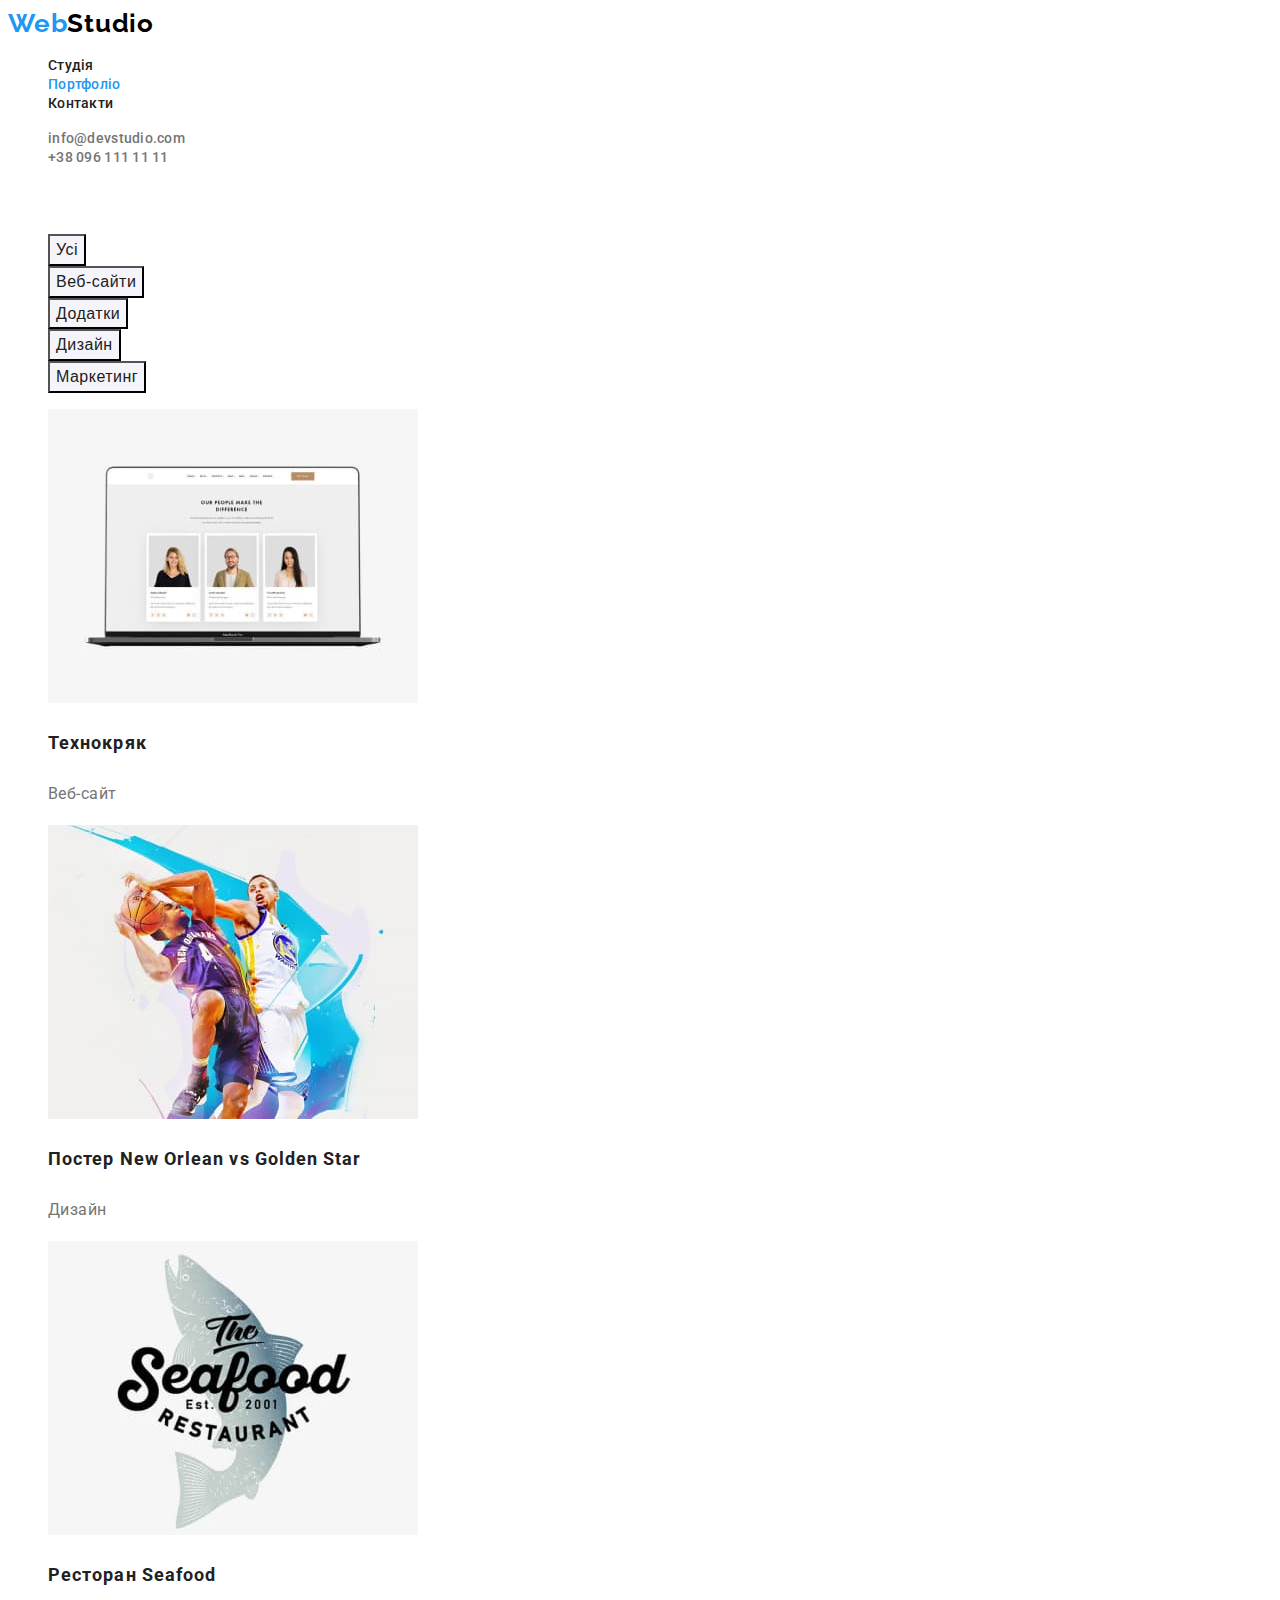
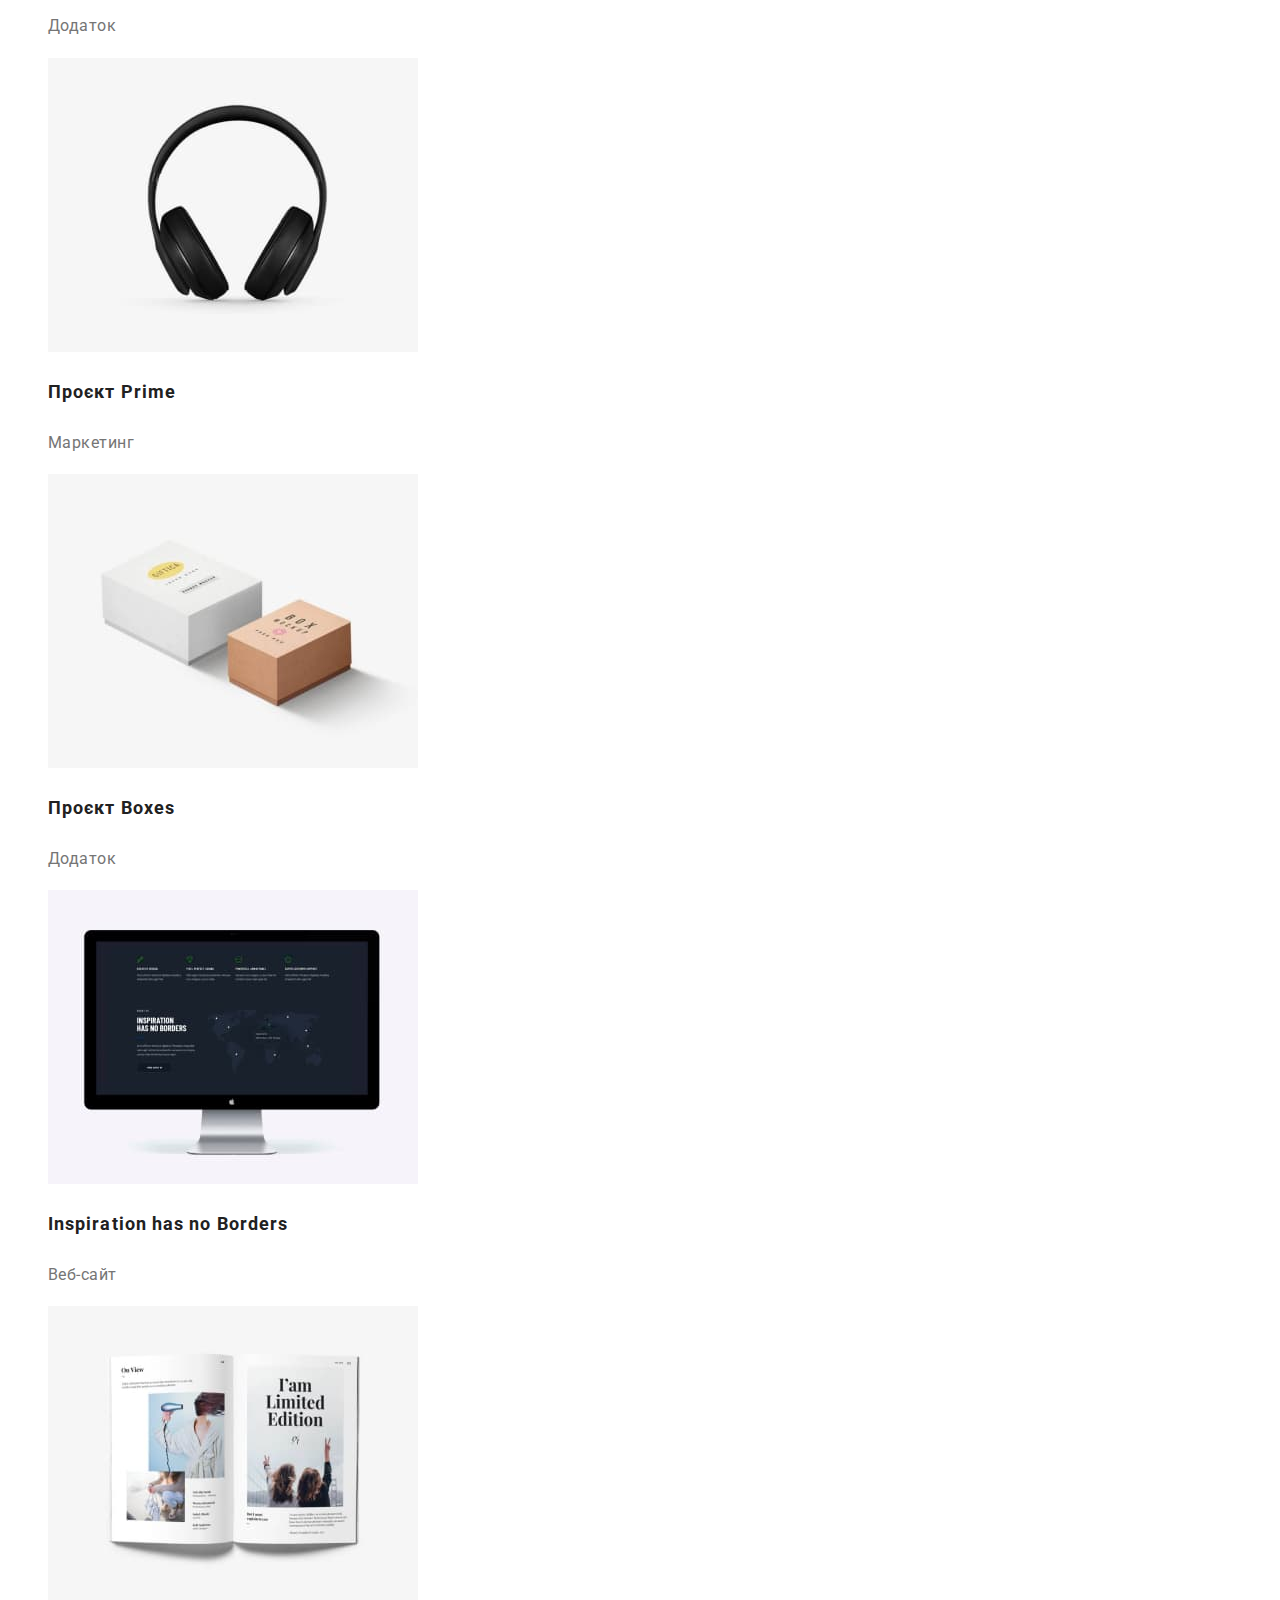
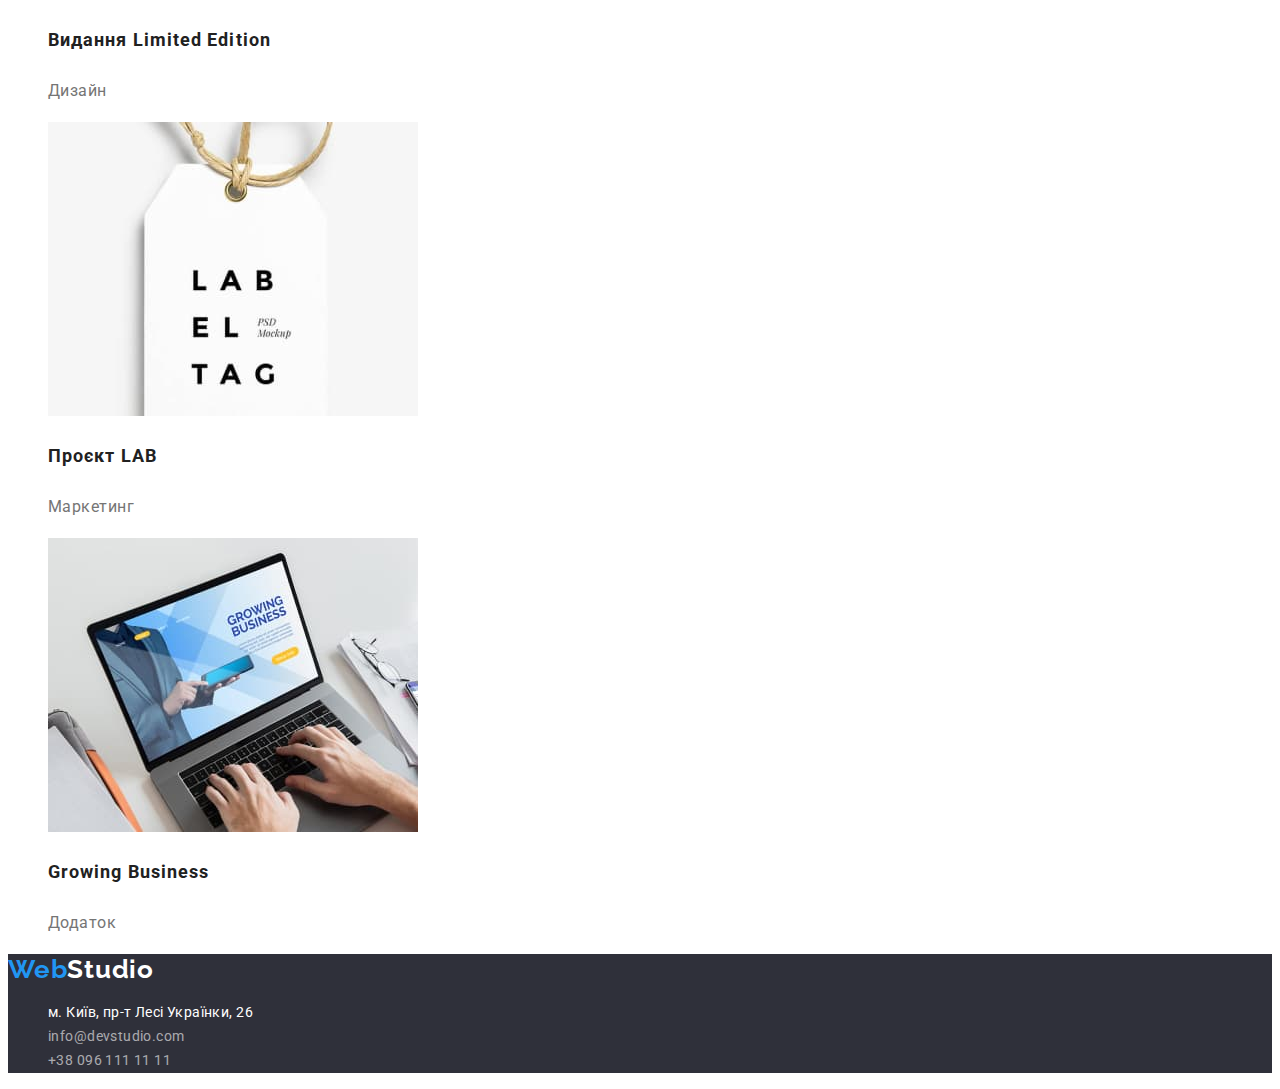
==== portfolio.html @ b76b71d0 "add" ====
<!DOCTYPE html>
<html lang="uk">
  <head>
    <meta charset="UTF-8" />
    <meta http-equiv="X-UA-Compatible" content="IE=edge" />
    <meta name="viewport" content="width=device-width, initial-scale=1.0" />
    <title>WebStudio</title>
    <link rel="preconnect" href="https://fonts.googleapis.com" />
    <link rel="preconnect" href="https://fonts.gstatic.com" crossorigin />
    <link
      href="https://fonts.googleapis.com/css2?family=Raleway:wght@700&family=Roboto:wght@400;500;700;900&display=swap"
      rel="stylesheet"
    />
    <link rel="stylesheet" href="./css/styles.css" />
  </head>
  <body>
    <header class="header">
      <a href="" class="logo link"
        ><span class="logo-first-word">Web</span>Studio</a
      >
      <nav class="main-nav">
        <ul class="nav-list list">
          <li class="nav-list-item">
            <a href="./index.html" class="nav-list-link link">Студія</a>
          </li>
          <li class="nav-list-item">
            <a href="./portfolio.html" class="nav-list-link all-time-color link"
              >Портфоліо</a
            >
          </li>
          <li class="nav-list-item">
            <a href="" class="nav-list-link link">Контакти</a>
          </li>
        </ul>
        <ul class="contact-list list">
          <li class="contact-list-item">
            <a href="mailto:info@devstudio.com" class="contact-list-link link"
              >info@devstudio.com</a
            >
          </li>
          <li class="contact-list-item">
            <a href="tel:+380961111111" class="contact-list-link link"
              >+38 096 111 11 11</a
            >
          </li>
        </ul>
      </nav>
    </header>
    <main class="portfolio-main">
      <section class="filter">
        <h2 class="unvisible-title">Види робіт</h2>
        <ul class="filter-list list">
          <li class="filter-list-item">
            <button type="button" class="filter-btn">Усі</button>
          </li>
          <li class="filter-list-item">
            <button type="button" class="filter-btn">Веб-сайти</button>
          </li>
          <li class="filter-list-item">
            <button type="button" class="filter-btn">Додатки</button>
          </li>
          <li class="filter-list-item">
            <button type="button" class="filter-btn">Дизайн</button>
          </li>
          <li class="filter-list-item">
            <button type="button" class="filter-btn">Маркетинг</button>
          </li>
        </ul>
        <ul class="work-list list">
          <li class="work-list-item">
            <a class="work-list-link link" href="">
              <img
                src="./images/work-1.jpg"
                alt="Сайт на екрані ноутбука"
                width="370"
                class="work-list-pic"
              />
              <h3 class="work-item-title">Технокряк</h3>
              <p class="work-item-description">Веб-сайт</p>
            </a>
          </li>
          <li class="work-list-item">
            <a class="work-list-link link" href="">
              <img
                src="./images/work-2.jpg"
                alt="Два гравця в баскетбол ведуть боротьбу за м'яч"
                width="370"
                class="work-list-pic"
              />
              <h3 class="work-item-title">
                Постер <span lang="en">New Orlean vs Golden Star</span>
              </h3>
              <p class="work-item-description">Дизайн</p>
            </a>
          </li>
          <li class="work-list-item">
            <a class="work-list-link link" href="">
              <img
                src="./images/work-3.jpg"
                alt="Логотип та назва ресторану"
                width="370"
                class="work-list-pic"
              />
              <h3 class="work-item-title">
                Ресторан <span lang="en">Seafood</span>
              </h3>
              <p class="work-item-description">Додаток</p>
            </a>
          </li>
          <li class="work-list-item">
            <a class="work-list-link link" href="">
              <img
                src="./images/work-4.jpg"
                alt="Великі чорні навушники"
                width="370"
                class="work-list-pic"
              />
              <h3 class="work-item-title">
                Проєкт <span lang="en">Prime</span>
              </h3>
              <p class="work-item-description">Маркетинг</p>
            </a>
          </li>
          <li class="work-list-item">
            <a class="work-list-link link" href="">
              <img
                src="./images/work-5.jpg"
                alt="Дві коробки"
                width="370"
                class="work-list-pic"
              />
              <h3 class="work-item-title">Проєкт <span>Boxes</span></h3>
              <p class="work-item-description">Додаток</p>
            </a>
          </li>
          <li class="work-list-item">
            <a class="work-list-link link" href="">
              <img
                src="./images/work-6.jpg"
                alt="Сайт представлений на екрані монітора"
                width="370"
                class="work-list-pic"
              />
              <h3 class="work-item-title" lang="en">
                Inspiration has no Borders
              </h3>
              <p class="work-item-description">Веб-сайт</p>
            </a>
          </li>
          <li class="work-list-item">
            <a class="work-list-link link" href="">
              <img
                src="./images/work-7.jpg"
                alt="Сторінки журналу"
                width="370"
                class="work-list-pic"
              />
              <h3 class="work-item-title">
                Видання <span lang="en">Limited Edition</span>
              </h3>
              <p class="work-item-description">Дизайн</p>
            </a>
          </li>
          <li class="work-list-item">
            <a class="work-list-link link" href="">
              <img
                src="./images/work-8.jpg"
                alt="Біла мітка з написом на ній"
                width="370"
                class="work-list-pic"
              />
              <h3 class="work-item-title">Проєкт <span lang="en">LAB</span></h3>
              <p class="work-item-description">Маркетинг</p>
            </a>
          </li>
          <li class="work-list-item">
            <a class="work-list-link link" href="">
              <img
                src="./images/work-9.jpg"
                alt="Ноутбук з сайтом на екрані"
                width="370"
                class="work-list-pic"
              />
              <h3 class="work-item-title" lang="en">Growing Business</h3>
              <p class="work-item-description">Додаток</p>
            </a>
          </li>
        </ul>
      </section>
    </main>
    <footer class="footer">
      <a href="" class="logo link revers-logo"
        ><span class="logo-first-word">Web</span>Studio</a
      >
      <address class="address">
        <ul class="address-list list">
          <li class="address-list-item">
            <a
              href="https://goo.gl/maps/auAah6Ansk55Xjtu5"
              target="_blank"
              rel="noopener noreferrer"
              class="address-list-link another-color link"
              >м. Київ, пр-т Лесі Українки, 26</a
            >
          </li>
          <li class="address-list-item">
            <a href="mailto:info@devstudio.com" class="address-list-link link"
              >info@devstudio.com</a
            >
          </li>
          <li class="address-list-item">
            <a href="tel:+380961111111" class="address-list-link link"
              >+38 096 111 11 11</a
            >
          </li>
        </ul>
      </address>
    </footer>
  </body>
</html>
---- css/styles.css ----
:root {
  --primary-font-family: "Raleway", sans-serif;
  --primary-text-color: #212121;
  --secondary-text-color: #757575;
  --revers-color: #2196f3;
}
/* ========= START COMPONENTS ========= */
body {
	font-family: "Roboto", sans-serif;
	color: var(--secondary-text-color);
}

.list {
  list-style: none;
}

.link {
  text-decoration: none;
}

.logo {
  font-family: var(--primary-font-family);
  font-weight: 700;
  font-size: 26px;
  line-height: 1.19;
  letter-spacing: 0.03em;
  color: #000000;
}

.logo-first-word {
  color: var(--revers-color);
}

.unvisible-title {
  visibility: hidden;
}
/* ========= END COMPONENTS ========= */

/* ========= START STUDIO ========= */

/* ========= START HEAD ========= */
.nav-list-link {
  font-weight: 500;
  font-size: 14px;
  line-height: 1.14;
  letter-spacing: 0.02em;
  color: var(--primary-text-color);
}

.all-time-color {
	color: var(--revers-color);
}

.contact-list-link {
  font-weight: 500;
  font-size: 14px;
  line-height: 1.14;
  letter-spacing: 0.02em;
  color: var(--secondary-text-color);
}

.nav-list-link:hover,
.nav-list-link:focus,
.contact-list-link:hover,
.contact-list-link:focus {
  color: var(--revers-color);
}
/* ========= END HEAD ========= */

/* ========= START HERO ========= */
.hero {
	background-color: #2F303A;
}

.main-title {
  font-weight: 900;
  font-size: 44px;
  line-height: 1.36;
  text-align: center;
  letter-spacing: 0.06em;
  text-transform: uppercase;
  color: #FFFFFF;
}

.hero-btn {
  font-weight: 700;
  font-size: 16px;
  line-height: 1.88;
  display: flex;
  align-items: center;
  text-align: center;
  letter-spacing: 0.06em;
  color: #ffffff;
  background-color: var(--revers-color);
}

.hero-btn:hover,
.hero-btn:focus {
  background-color: #188ce8;
  cursor: pointer;
}
/* ========= END HERO ========= */

/* ========= START FEATURES ========= */
.features-item-title {
  font-weight: 700;
  font-size: 14px;
  line-height: 1.14;
  letter-spacing: 0.03em;
  text-transform: uppercase;
  color: var(--primary-text-color);
}

.features-item-description {
  font-size: 14px;
  line-height: 1.71;
  letter-spacing: 0.03em;
}
/* ========= END FEATURES ========= */

/* ========= START WORK DESCRIPTION ========= */
.work-description-title {
  font-weight: 700;
  font-size: 36px;
  line-height: 1.17;
  text-align: center;
  letter-spacing: 0.03em;
  color: var(--primary-text-color);
}
/* ========= END WORK DESCRIPTION ========= */

/* ========= START TEAM ========= */
.team {
	background-color: #F5F4FA;
}

.team-title {
  font-weight: 700;
  font-size: 36px;
  line-height: 1.17;
  text-align: center;
  letter-spacing: 0.03em;
  color: var(--primary-text-color);
}

.team-member-name {
  font-weight: 500;
  font-size: 16px;
  line-height: 1.19;
  text-align: center;
  letter-spacing: 0.03em;
  color: var(--primary-text-color);
}

.team-member-profession {
  font-size: 16px;
  line-height: 1.19;
  text-align: center;
  letter-spacing: 0.03em;
}
/* ========= END TEAM ========= */

/* ========= START FOOTER ========= */
.footer {
  background-color: #2f303a;
}

.revers-logo {
  color: #ffffff;
}

.address-list-link {
  font-style: normal;
  font-size: 14px;
  line-height: 1.71;
  letter-spacing: 0.03em;
  color: rgba(255, 255, 255, 0.6);
}

.another-color {
	color: #ffffff;
}

.address-list-link:hover,
.address-list-link:focus {
  color: #ffffff;
}
/* ========= END FOOTER ========= */

/* ========= END STUDIO ========= */

/* ========= START PORTFOLIO ========= */
.filter-btn {
  font-weight: 500;
  font-size: 16px;
  line-height: 1.62;
  text-align: center;
  letter-spacing: 0.03em;
  color: var(--primary-text-color);
  background-color: #F5F4FA;
}

.filter-btn:hover,
.filter-btn:focus {
  color: #ffffff;
  background-color: var(--revers-color);
}

.work-item-title {
  font-weight: 700;
  font-size: 18px;
  line-height: 2;
  letter-spacing: 0.06em;
  color: var(--primary-text-color);
}

.work-item-description {
  font-size: 16px;
  line-height: 1.88;
  letter-spacing: 0.03em;
  color: var(--secondary-text-color);
}
/* ========= END PORTFOLIO ========= */
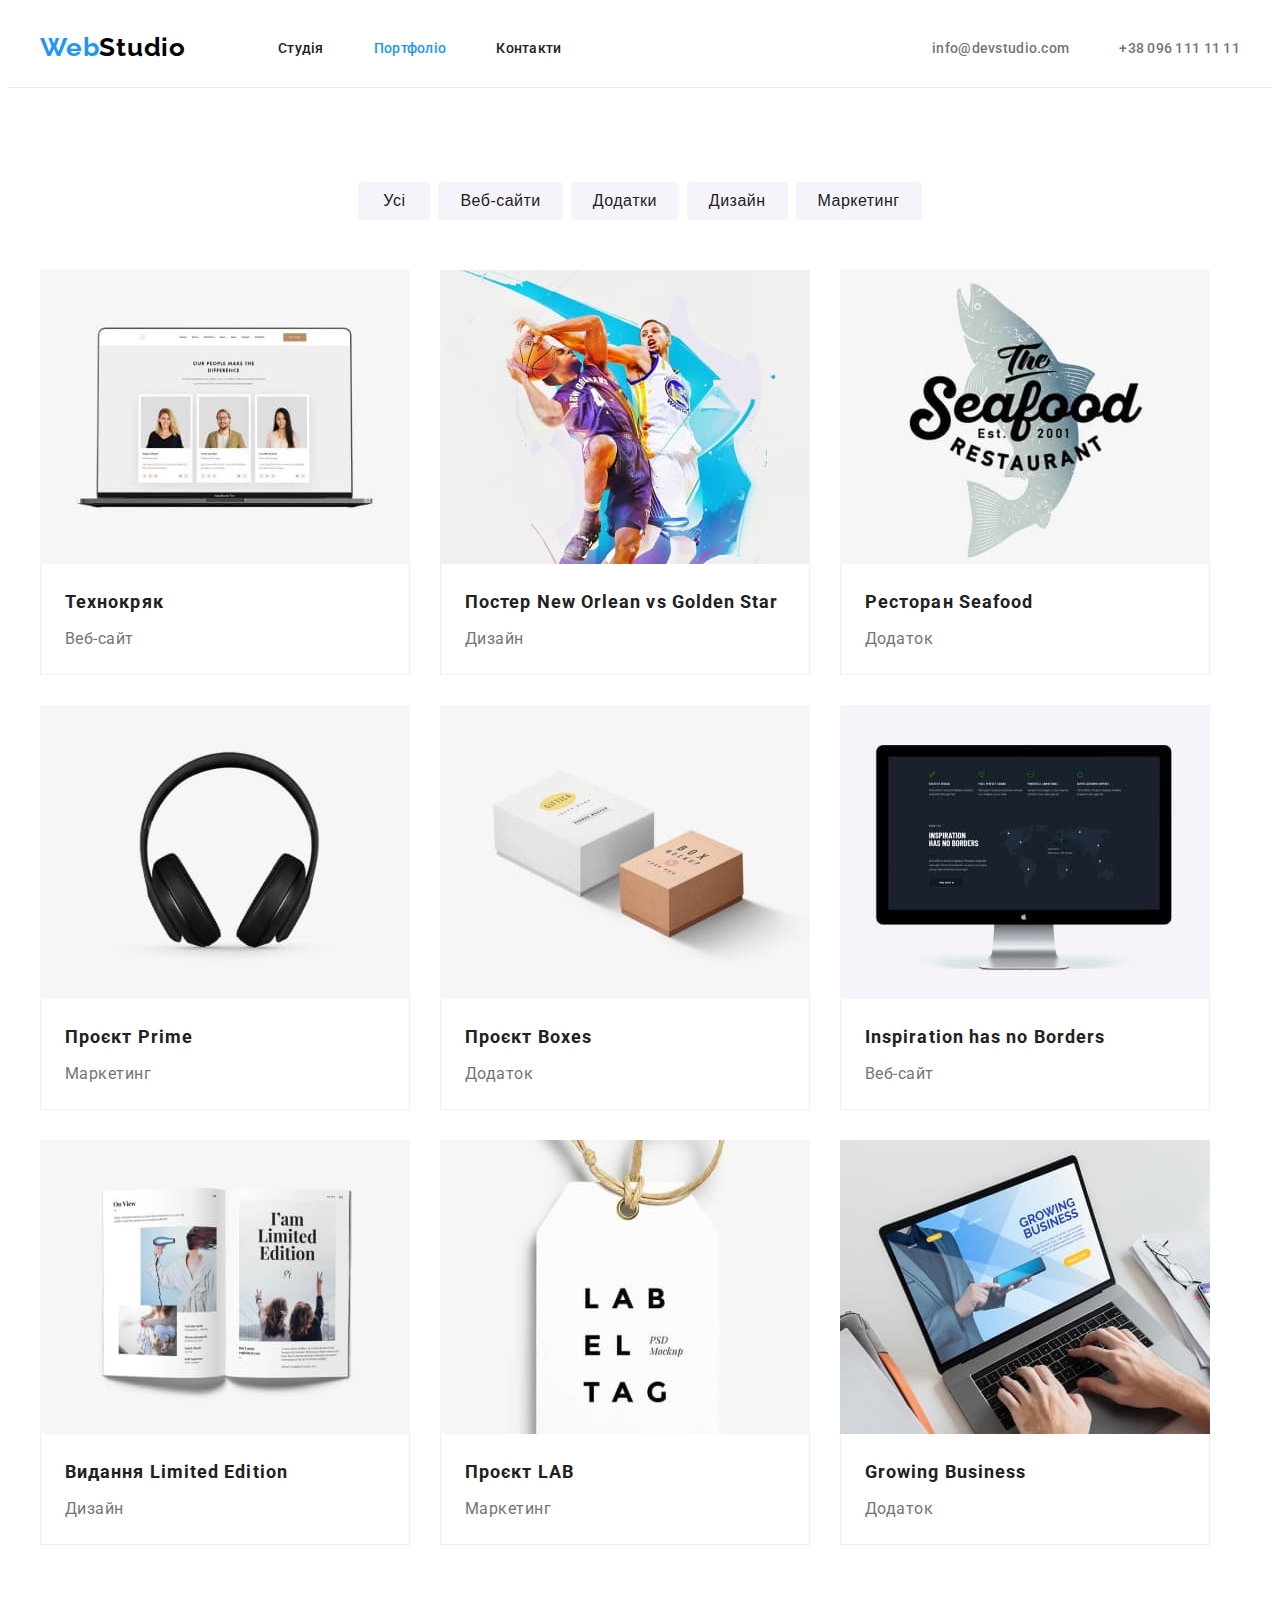
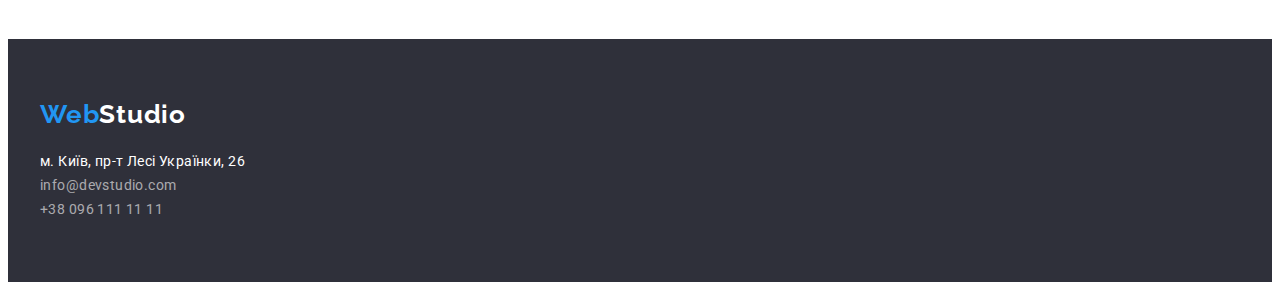
==== commit 29b69882: "added changes to html and css files" ====
--- a/portfolio.html
+++ b/portfolio.html
@@ -11,29 +11,40 @@
       href="https://fonts.googleapis.com/css2?family=Raleway:wght@700&family=Roboto:wght@400;500;700;900&display=swap"
       rel="stylesheet"
     />
+    <link
+      rel="stylesheet"
+      href="https://cdnjs.cloudflare.com/ajax/libs/modern-normalize/1.1.0/modern-normalize.min.css"
+      integrity="sha512-wpPYUAdjBVSE4KJnH1VR1HeZfpl1ub8YT/NKx4PuQ5NmX2tKuGu6U/JRp5y+Y8XG2tV+wKQpNHVUX03MfMFn9Q=="
+      crossorigin="anonymous"
+      referrerpolicy="no-referrer"
+    />
     <link rel="stylesheet" href="./css/styles.css" />
   </head>
   <body>
     <header class="header">
-      <a href="" class="logo link"
-        ><span class="logo-first-word">Web</span>Studio</a
-      >
-      <nav class="main-nav">
-        <ul class="nav-list list">
-          <li class="nav-list-item">
-            <a href="./index.html" class="nav-list-link link">Студія</a>
-          </li>
-          <li class="nav-list-item">
-            <a href="./portfolio.html" class="nav-list-link all-time-color link"
-              >Портфоліо</a
-            >
-          </li>
-          <li class="nav-list-item">
-            <a href="" class="nav-list-link link">Контакти</a>
-          </li>
-        </ul>
+      <div class="container header-container">
+        <nav class="main-nav">
+          <a href="" class="logo link header-logo"
+            ><span class="logo-first-word">Web</span>Studio</a
+          >
+          <ul class="nav-list list">
+            <li class="nav-list-item">
+              <a href="./index.html" class="nav-list-link link">Студія</a>
+            </li>
+            <li class="nav-list-item">
+              <a
+                href="./portfolio.html"
+                class="nav-list-link all-time-color link"
+                >Портфоліо</a
+              >
+            </li>
+            <li class="nav-list-item">
+              <a href="" class="nav-list-link link">Контакти</a>
+            </li>
+          </ul>
+        </nav>
         <ul class="contact-list list">
-          <li class="contact-list-item">
+          <li class="contact-list-item mail">
             <a href="mailto:info@devstudio.com" class="contact-list-link link"
               >info@devstudio.com</a
             >
@@ -44,177 +55,201 @@
             >
           </li>
         </ul>
-      </nav>
+      </div>
     </header>
     <main class="portfolio-main">
-      <section class="filter">
-        <h2 class="unvisible-title">Види робіт</h2>
-        <ul class="filter-list list">
-          <li class="filter-list-item">
-            <button type="button" class="filter-btn">Усі</button>
-          </li>
-          <li class="filter-list-item">
-            <button type="button" class="filter-btn">Веб-сайти</button>
-          </li>
-          <li class="filter-list-item">
-            <button type="button" class="filter-btn">Додатки</button>
-          </li>
-          <li class="filter-list-item">
-            <button type="button" class="filter-btn">Дизайн</button>
-          </li>
-          <li class="filter-list-item">
-            <button type="button" class="filter-btn">Маркетинг</button>
-          </li>
-        </ul>
-        <ul class="work-list list">
-          <li class="work-list-item">
-            <a class="work-list-link link" href="">
-              <img
-                src="./images/work-1.jpg"
-                alt="Сайт на екрані ноутбука"
-                width="370"
-                class="work-list-pic"
-              />
-              <h3 class="work-item-title">Технокряк</h3>
-              <p class="work-item-description">Веб-сайт</p>
-            </a>
-          </li>
-          <li class="work-list-item">
-            <a class="work-list-link link" href="">
-              <img
-                src="./images/work-2.jpg"
-                alt="Два гравця в баскетбол ведуть боротьбу за м'яч"
-                width="370"
-                class="work-list-pic"
-              />
-              <h3 class="work-item-title">
-                Постер <span lang="en">New Orlean vs Golden Star</span>
-              </h3>
-              <p class="work-item-description">Дизайн</p>
-            </a>
-          </li>
-          <li class="work-list-item">
-            <a class="work-list-link link" href="">
-              <img
-                src="./images/work-3.jpg"
-                alt="Логотип та назва ресторану"
-                width="370"
-                class="work-list-pic"
-              />
-              <h3 class="work-item-title">
-                Ресторан <span lang="en">Seafood</span>
-              </h3>
-              <p class="work-item-description">Додаток</p>
-            </a>
-          </li>
-          <li class="work-list-item">
-            <a class="work-list-link link" href="">
-              <img
-                src="./images/work-4.jpg"
-                alt="Великі чорні навушники"
-                width="370"
-                class="work-list-pic"
-              />
-              <h3 class="work-item-title">
-                Проєкт <span lang="en">Prime</span>
-              </h3>
-              <p class="work-item-description">Маркетинг</p>
-            </a>
-          </li>
-          <li class="work-list-item">
-            <a class="work-list-link link" href="">
-              <img
-                src="./images/work-5.jpg"
-                alt="Дві коробки"
-                width="370"
-                class="work-list-pic"
-              />
-              <h3 class="work-item-title">Проєкт <span>Boxes</span></h3>
-              <p class="work-item-description">Додаток</p>
-            </a>
-          </li>
-          <li class="work-list-item">
-            <a class="work-list-link link" href="">
-              <img
-                src="./images/work-6.jpg"
-                alt="Сайт представлений на екрані монітора"
-                width="370"
-                class="work-list-pic"
-              />
-              <h3 class="work-item-title" lang="en">
-                Inspiration has no Borders
-              </h3>
-              <p class="work-item-description">Веб-сайт</p>
-            </a>
-          </li>
-          <li class="work-list-item">
-            <a class="work-list-link link" href="">
-              <img
-                src="./images/work-7.jpg"
-                alt="Сторінки журналу"
-                width="370"
-                class="work-list-pic"
-              />
-              <h3 class="work-item-title">
-                Видання <span lang="en">Limited Edition</span>
-              </h3>
-              <p class="work-item-description">Дизайн</p>
-            </a>
-          </li>
-          <li class="work-list-item">
-            <a class="work-list-link link" href="">
-              <img
-                src="./images/work-8.jpg"
-                alt="Біла мітка з написом на ній"
-                width="370"
-                class="work-list-pic"
-              />
-              <h3 class="work-item-title">Проєкт <span lang="en">LAB</span></h3>
-              <p class="work-item-description">Маркетинг</p>
-            </a>
-          </li>
-          <li class="work-list-item">
-            <a class="work-list-link link" href="">
-              <img
-                src="./images/work-9.jpg"
-                alt="Ноутбук з сайтом на екрані"
-                width="370"
-                class="work-list-pic"
-              />
-              <h3 class="work-item-title" lang="en">Growing Business</h3>
-              <p class="work-item-description">Додаток</p>
-            </a>
-          </li>
-        </ul>
+      <section class="filter section">
+        <div class="container">
+          <h2 class="unvisible-title">Види робіт</h2>
+          <ul class="filter-list list">
+            <li class="filter-list-item">
+              <button type="button" class="filter-btn first-btn">Усі</button>
+            </li>
+            <li class="filter-list-item">
+              <button type="button" class="filter-btn">Веб-сайти</button>
+            </li>
+            <li class="filter-list-item">
+              <button type="button" class="filter-btn">Додатки</button>
+            </li>
+            <li class="filter-list-item">
+              <button type="button" class="filter-btn">Дизайн</button>
+            </li>
+            <li class="filter-list-item">
+              <button type="button" class="filter-btn">Маркетинг</button>
+            </li>
+          </ul>
+          <ul class="work-list list">
+            <li class="work-list-item">
+              <a class="work-list-link link" href="">
+                <img
+                  src="./images/work-1.jpg"
+                  alt="Сайт на екрані ноутбука"
+                  width="370"
+                  class="work-list-pic"
+                />
+                <div class="border-box">
+                  <h3 class="work-item-title">Технокряк</h3>
+                  <p class="work-item-description">Веб-сайт</p>
+                </div>
+              </a>
+            </li>
+            <li class="work-list-item">
+              <a class="work-list-link link" href="">
+                <img
+                  src="./images/work-2.jpg"
+                  alt="Два гравця в баскетбол ведуть боротьбу за м'яч"
+                  width="370"
+                  class="work-list-pic"
+                />
+                <div class="border-box">
+                  <h3 class="work-item-title">
+                    Постер <span lang="en">New Orlean vs Golden Star</span>
+                  </h3>
+                  <p class="work-item-description">Дизайн</p>
+                </div>
+              </a>
+            </li>
+            <li class="work-list-item">
+              <a class="work-list-link link" href="">
+                <img
+                  src="./images/work-3.jpg"
+                  alt="Логотип та назва ресторану"
+                  width="370"
+                  class="work-list-pic"
+                />
+                <div class="border-box">
+                  <h3 class="work-item-title">
+                    Ресторан <span lang="en">Seafood</span>
+                  </h3>
+                  <p class="work-item-description">Додаток</p>
+                </div>
+              </a>
+            </li>
+            <li class="work-list-item">
+              <a class="work-list-link link" href="">
+                <img
+                  src="./images/work-4.jpg"
+                  alt="Великі чорні навушники"
+                  width="370"
+                  class="work-list-pic"
+                />
+                <div class="border-box">
+                  <h3 class="work-item-title">
+                    Проєкт <span lang="en">Prime</span>
+                  </h3>
+                  <p class="work-item-description">Маркетинг</p>
+                </div>
+              </a>
+            </li>
+            <li class="work-list-item">
+              <a class="work-list-link link" href="">
+                <img
+                  src="./images/work-5.jpg"
+                  alt="Дві коробки"
+                  width="370"
+                  class="work-list-pic"
+                />
+                <div class="border-box">
+                  <h3 class="work-item-title">Проєкт <span>Boxes</span></h3>
+                  <p class="work-item-description">Додаток</p>
+                </div>
+              </a>
+            </li>
+            <li class="work-list-item">
+              <a class="work-list-link link" href="">
+                <img
+                  src="./images/work-6.jpg"
+                  alt="Сайт представлений на екрані монітора"
+                  width="370"
+                  class="work-list-pic"
+                />
+                <div class="border-box">
+                  <h3 class="work-item-title" lang="en">
+                    Inspiration has no Borders
+                  </h3>
+                  <p class="work-item-description">Веб-сайт</p>
+                </div>
+              </a>
+            </li>
+            <li class="work-list-item">
+              <a class="work-list-link link" href="">
+                <img
+                  src="./images/work-7.jpg"
+                  alt="Сторінки журналу"
+                  width="370"
+                  class="work-list-pic"
+                />
+                <div class="border-box">
+                  <h3 class="work-item-title">
+                    Видання <span lang="en">Limited Edition</span>
+                  </h3>
+                  <p class="work-item-description">Дизайн</p>
+                </div>
+              </a>
+            </li>
+            <li class="work-list-item">
+              <a class="work-list-link link" href="">
+                <img
+                  src="./images/work-8.jpg"
+                  alt="Біла мітка з написом на ній"
+                  width="370"
+                  class="work-list-pic"
+                />
+                <div class="border-box">
+                  <h3 class="work-item-title">
+                    Проєкт <span lang="en">LAB</span>
+                  </h3>
+                  <p class="work-item-description">Маркетинг</p>
+                </div>
+              </a>
+            </li>
+            <li class="work-list-item">
+              <a class="work-list-link link" href="">
+                <img
+                  src="./images/work-9.jpg"
+                  alt="Ноутбук з сайтом на екрані"
+                  width="370"
+                  class="work-list-pic"
+                />
+                <div class="border-box">
+                  <h3 class="work-item-title" lang="en">Growing Business</h3>
+                  <p class="work-item-description">Додаток</p>
+                </div>
+              </a>
+            </li>
+          </ul>
+        </div>
       </section>
     </main>
     <footer class="footer">
-      <a href="" class="logo link revers-logo"
-        ><span class="logo-first-word">Web</span>Studio</a
-      >
-      <address class="address">
-        <ul class="address-list list">
-          <li class="address-list-item">
-            <a
-              href="https://goo.gl/maps/auAah6Ansk55Xjtu5"
-              target="_blank"
-              rel="noopener noreferrer"
-              class="address-list-link another-color link"
-              >м. Київ, пр-т Лесі Українки, 26</a
-            >
-          </li>
-          <li class="address-list-item">
-            <a href="mailto:info@devstudio.com" class="address-list-link link"
-              >info@devstudio.com</a
-            >
-          </li>
-          <li class="address-list-item">
-            <a href="tel:+380961111111" class="address-list-link link"
-              >+38 096 111 11 11</a
-            >
-          </li>
-        </ul>
-      </address>
+      <div class="container">
+        <a href="" class="logo link revers-logo"
+          ><span class="logo-first-word">Web</span>Studio</a
+        >
+        <address class="address">
+          <ul class="address-list list">
+            <li class="address-list-item">
+              <a
+                href="https://goo.gl/maps/auAah6Ansk55Xjtu5"
+                target="_blank"
+                rel="noopener noreferrer"
+                class="address-list-link another-color link"
+                >м. Київ, пр-т Лесі Українки, 26</a
+              >
+            </li>
+            <li class="address-list-item">
+              <a href="mailto:info@devstudio.com" class="address-list-link link"
+                >info@devstudio.com</a
+              >
+            </li>
+            <li class="address-list-item">
+              <a href="tel:+380961111111" class="address-list-link link"
+                >+38 096 111 11 11</a
+              >
+            </li>
+          </ul>
+        </address>
+      </div>
     </footer>
   </body>
 </html>
--- a/css/styles.css
+++ b/css/styles.css
@@ -6,8 +6,8 @@
 }
 /* ========= START COMPONENTS ========= */
 body {
-	font-family: "Roboto", sans-serif;
-	color: var(--secondary-text-color);
+  font-family: "Roboto", sans-serif;
+  color: var(--secondary-text-color);
 }
 
 .list {
@@ -18,6 +18,24 @@
   text-decoration: none;
 }
 
+h1,
+h2,
+h3,
+h4,
+h5,
+h6,
+p {
+  margin-top: 0;
+  margin-bottom: 0;
+}
+
+ol,
+ul {
+  padding-left: 0;
+  margin-top: 0;
+  margin-bottom: 0;
+}
+
 .logo {
   font-family: var(--primary-font-family);
   font-weight: 700;
@@ -33,12 +51,35 @@
 
 .unvisible-title {
   visibility: hidden;
+  height: 0;
+}
+
+.container {
+  width: 1200px;
+  padding: 0 15px;
+  margin-right: auto;
+  margin-left: auto;
+}
+
+.section {
+  padding-top: 94px;
+  padding-bottom: 94px;
+}
+
+img {
+  display: block;
 }
 /* ========= END COMPONENTS ========= */
 
 /* ========= START STUDIO ========= */
 
 /* ========= START HEAD ========= */
+.header {
+  padding-top: 24px;
+  padding-bottom: 24px;
+  border-bottom: 1px solid #ececec;
+}
+
 .nav-list-link {
   font-weight: 500;
   font-size: 14px;
@@ -48,7 +89,7 @@
 }
 
 .all-time-color {
-	color: var(--revers-color);
+  color: var(--revers-color);
 }
 
 .contact-list-link {
@@ -65,24 +106,68 @@
 .contact-list-link:focus {
   color: var(--revers-color);
 }
+
+.header-container {
+  display: flex;
+  align-items: center;
+}
+
+.header-logo {
+  margin-right: 92px;
+}
+
+.main-nav {
+  display: flex;
+}
+
+.nav-list {
+  display: flex;
+  align-items: center;
+}
+
+.nav-list-item:not(:last-child) {
+  margin-right: 50px;
+}
+
+.contact-list {
+  display: flex;
+  margin-left: auto;
+}
+
+.mail {
+  margin-right: 50px;
+}
 /* ========= END HEAD ========= */
 
 /* ========= START HERO ========= */
 .hero {
-	background-color: #2F303A;
+  background-color: #2f303a;
+  padding-top: 200px;
+  padding-bottom: 200px;
 }
 
 .main-title {
+  width: 696px;
+  margin-bottom: 30px;
+  margin-right: auto;
+  margin-left: auto;
+
   font-weight: 900;
   font-size: 44px;
   line-height: 1.36;
   text-align: center;
   letter-spacing: 0.06em;
   text-transform: uppercase;
-  color: #FFFFFF;
+  color: #ffffff;
 }
 
 .hero-btn {
+  margin-right: auto;
+  margin-left: auto;
+  padding: 10px 32px;
+  box-shadow: 0px 4px 4px rgba(0, 0, 0, 0.15);
+  border-radius: 4px;
+
   font-weight: 700;
   font-size: 16px;
   line-height: 1.88;
@@ -102,7 +187,20 @@
 /* ========= END HERO ========= */
 
 /* ========= START FEATURES ========= */
+.features-list {
+  display: flex;
+}
+
+.features-list-item {
+  width: 270px;
+}
+
+.features-list-item:not(:nth-child(4n)) {
+  margin-right: 30px;
+}
+
 .features-item-title {
+  margin-bottom: 10px;
   font-weight: 700;
   font-size: 14px;
   line-height: 1.14;
@@ -120,6 +218,8 @@
 
 /* ========= START WORK DESCRIPTION ========= */
 .work-description-title {
+  margin-bottom: 50px;
+
   font-weight: 700;
   font-size: 36px;
   line-height: 1.17;
@@ -127,14 +227,23 @@
   letter-spacing: 0.03em;
   color: var(--primary-text-color);
 }
+
+.work-description-list {
+  display: flex;
+  justify-content: space-between;
+  flex-basis: calc((100%-90px) / 3);
+  margin-bottom: 94px;
+}
 /* ========= END WORK DESCRIPTION ========= */
 
 /* ========= START TEAM ========= */
 .team {
-	background-color: #F5F4FA;
+  background-color: #f5f4fa;
 }
 
 .team-title {
+  margin-bottom: 50px;
+
   font-weight: 700;
   font-size: 36px;
   line-height: 1.17;
@@ -143,7 +252,21 @@
   color: var(--primary-text-color);
 }
 
+.team-list {
+  display: flex;
+  justify-content: space-between;
+  flex-basis: calc((100%-120px) / 4);
+}
+
+.team-list-item {
+  background: #ffffff;
+  border-radius: 0 0 4px 4px;
+}
+
 .team-member-name {
+  margin-top: 30px;
+  margin-bottom: 10px;
+
   font-weight: 500;
   font-size: 16px;
   line-height: 1.19;
@@ -153,6 +276,8 @@
 }
 
 .team-member-profession {
+  margin-bottom: 30px;
+
   font-size: 16px;
   line-height: 1.19;
   text-align: center;
@@ -163,9 +288,13 @@
 /* ========= START FOOTER ========= */
 .footer {
   background-color: #2f303a;
+  padding-top: 60px;
+  padding-bottom: 60px;
 }
 
 .revers-logo {
+  display: block;
+  margin-bottom: 20px;
   color: #ffffff;
 }
 
@@ -178,7 +307,7 @@
 }
 
 .another-color {
-	color: #ffffff;
+  color: #ffffff;
 }
 
 .address-list-link:hover,
@@ -190,14 +319,32 @@
 /* ========= END STUDIO ========= */
 
 /* ========= START PORTFOLIO ========= */
+.filter-list {
+  display: flex;
+  justify-content: center;
+  margin-bottom: 50px;
+}
+
+.filter-list-item:not(:last-child) {
+  margin-right: 8px;
+}
+
 .filter-btn {
+  padding: 6px 22px;
+  border-radius: 4px;
+  border: #f5f4fa;
+
   font-weight: 500;
   font-size: 16px;
   line-height: 1.62;
   text-align: center;
   letter-spacing: 0.03em;
   color: var(--primary-text-color);
-  background-color: #F5F4FA;
+  background-color: #f5f4fa;
+}
+
+.first-btn {
+  padding: 6px 25px;
 }
 
 .filter-btn:hover,
@@ -206,7 +353,30 @@
   background-color: var(--revers-color);
 }
 
+.work-list {
+  display: flex;
+  flex-wrap: wrap;
+}
+
+.work-list-item:not(:nth-child(3n)) {
+  margin-right: 30px;
+}
+
+.work-list-item:not(:nth-last-child(-n + 3)) {
+  margin-bottom: 30px;
+}
+
+.border-box {
+  background: #ffffff;
+  border: 1px solid #eeeeee;
+  border-top: 0;
+  padding-top: 20px;
+  padding-bottom: 20px;
+  padding-left: 24px;
+}
+
 .work-item-title {
+  margin-bottom: 4px;
   font-weight: 700;
   font-size: 18px;
   line-height: 2;
@@ -220,4 +390,4 @@
   letter-spacing: 0.03em;
   color: var(--secondary-text-color);
 }
-/* ========= END PORTFOLIO ========= */+/* ========= END PORTFOLIO ========= */
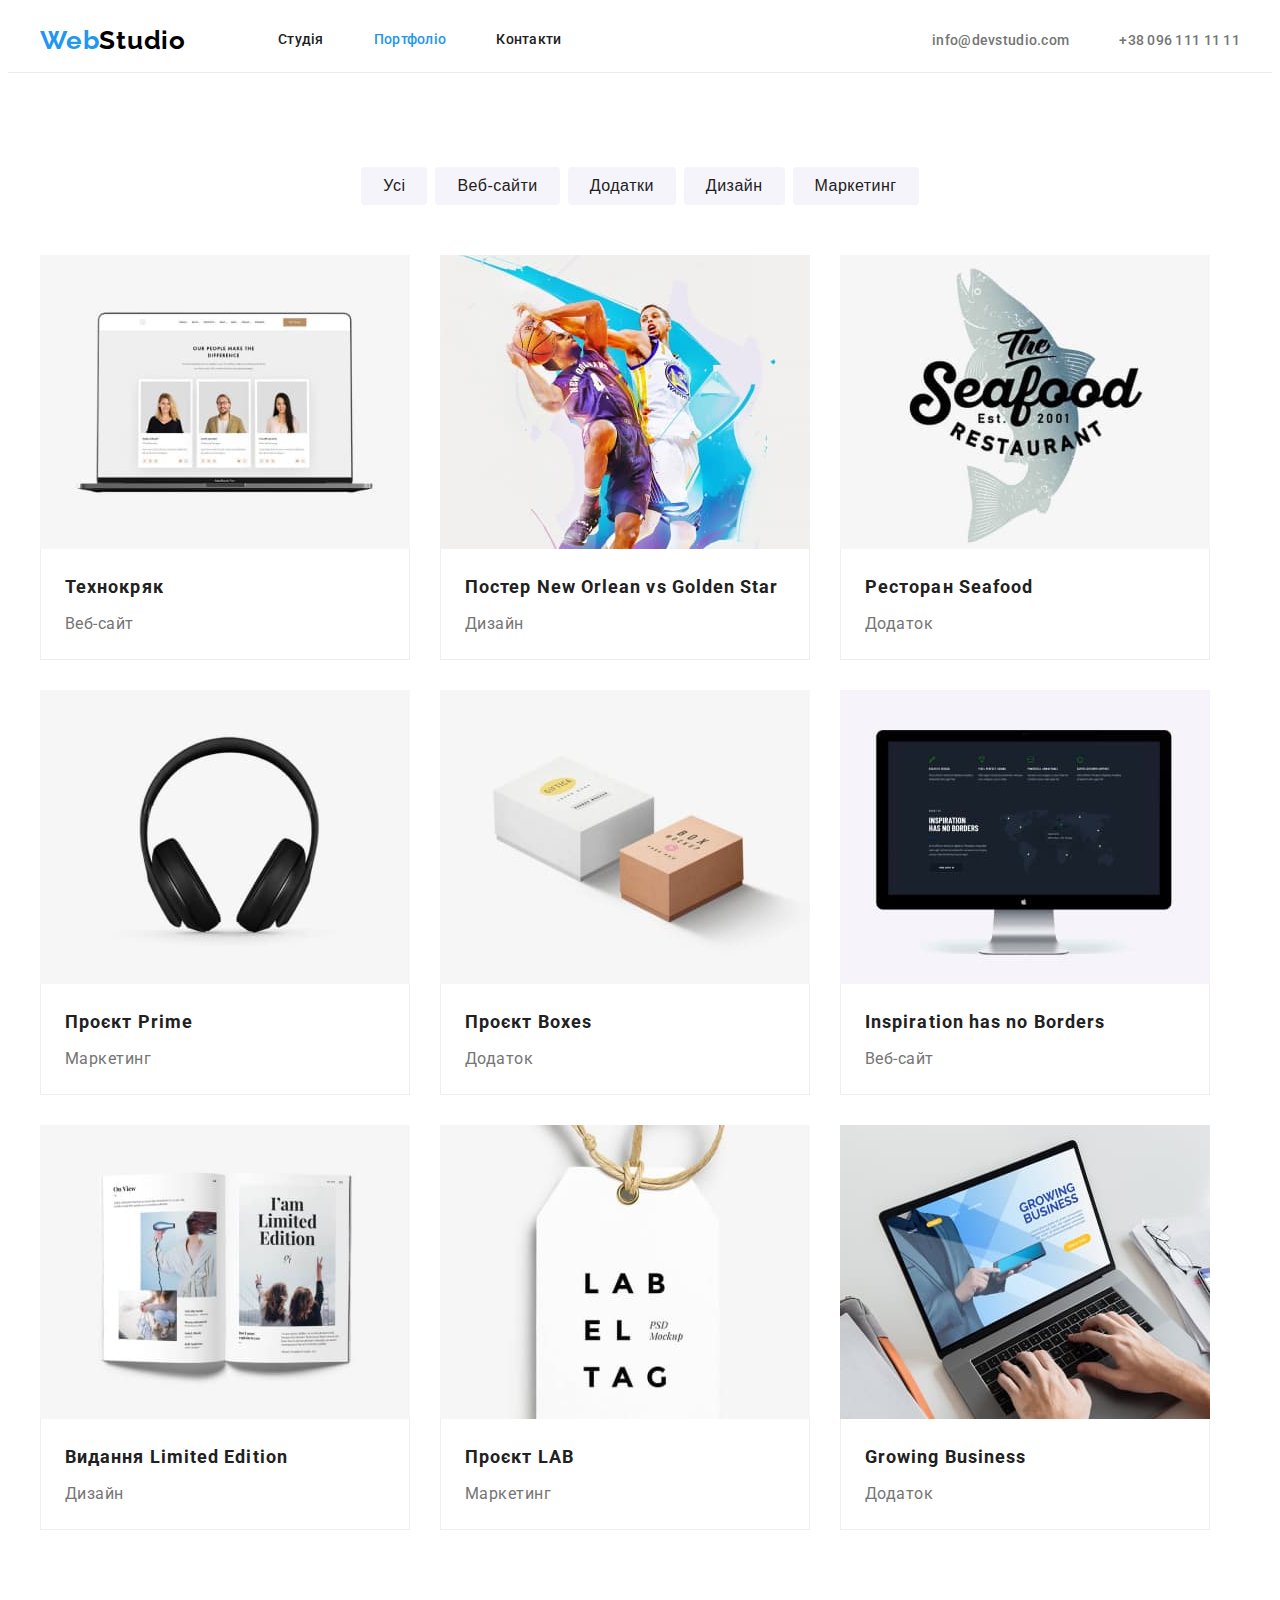
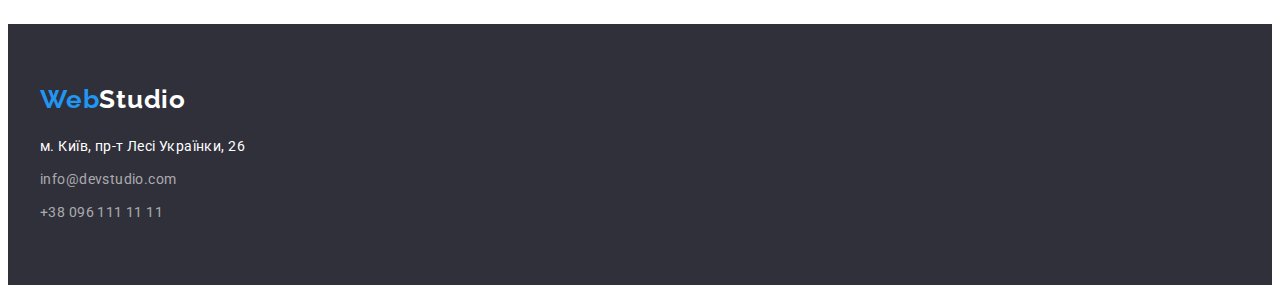
==== commit b3d11bff: "added changes" ====
--- a/portfolio.html
+++ b/portfolio.html
@@ -60,7 +60,7 @@
     <main class="portfolio-main">
       <section class="filter section">
         <div class="container">
-          <h2 class="unvisible-title">Види робіт</h2>
+          <h2 class="visually-hidden">Види робіт</h2>
           <ul class="filter-list list">
             <li class="filter-list-item">
               <button type="button" class="filter-btn first-btn">Усі</button>
--- a/css/styles.css
+++ b/css/styles.css
@@ -49,9 +49,18 @@
   color: var(--revers-color);
 }
 
-.unvisible-title {
-  visibility: hidden;
-  height: 0;
+.visually-hidden {
+  position: absolute;
+  width: 1px;
+  height: 1px;
+  margin: -1px;
+  border: 0;
+  padding: 0;
+  
+  white-space: nowrap;
+  clip-path: inset(100%);
+  clip: rect(0 0 0 0);
+  overflow: hidden;
 }
 
 .container {
@@ -75,12 +84,14 @@
 
 /* ========= START HEAD ========= */
 .header {
+  border-bottom: 1px solid #ececec;
+}
+
+.nav-list-link {
   padding-top: 24px;
   padding-bottom: 24px;
-  border-bottom: 1px solid #ececec;
-}
-
-.nav-list-link {
+  display: block;
+
   font-weight: 500;
   font-size: 14px;
   line-height: 1.14;
@@ -118,6 +129,7 @@
 
 .main-nav {
   display: flex;
+  align-items: center;
 }
 
 .nav-list {
@@ -217,6 +229,10 @@
 /* ========= END FEATURES ========= */
 
 /* ========= START WORK DESCRIPTION ========= */
+.work-description {
+  padding-bottom: 94px;
+}
+
 .work-description-title {
   margin-bottom: 50px;
 
@@ -230,9 +246,8 @@
 
 .work-description-list {
   display: flex;
-  justify-content: space-between;
-  flex-basis: calc((100%-90px) / 3);
-  margin-bottom: 94px;
+  flex-wrap: wrap;
+  gap: 30px;
 }
 /* ========= END WORK DESCRIPTION ========= */
 
@@ -254,8 +269,8 @@
 
 .team-list {
   display: flex;
-  justify-content: space-between;
-  flex-basis: calc((100%-120px) / 4);
+  flex-wrap: wrap;
+  gap: 30px;
 }
 
 .team-list-item {
@@ -263,8 +278,11 @@
   border-radius: 0 0 4px 4px;
 }
 
+.team-member-box {
+  padding: 30px 60px;
+}
+
 .team-member-name {
-  margin-top: 30px;
   margin-bottom: 10px;
 
   font-weight: 500;
@@ -276,8 +294,6 @@
 }
 
 .team-member-profession {
-  margin-bottom: 30px;
-
   font-size: 16px;
   line-height: 1.19;
   text-align: center;
@@ -298,6 +314,10 @@
   color: #ffffff;
 }
 
+.address-list-item:not(:last-child) {
+  margin-bottom: 9px;
+}
+
 .address-list-link {
   font-style: normal;
   font-size: 14px;
@@ -343,10 +363,6 @@
   background-color: #f5f4fa;
 }
 
-.first-btn {
-  padding: 6px 25px;
-}
-
 .filter-btn:hover,
 .filter-btn:focus {
   color: #ffffff;
@@ -370,9 +386,7 @@
   background: #ffffff;
   border: 1px solid #eeeeee;
   border-top: 0;
-  padding-top: 20px;
-  padding-bottom: 20px;
-  padding-left: 24px;
+  padding: 20px 24px;
 }
 
 .work-item-title {
